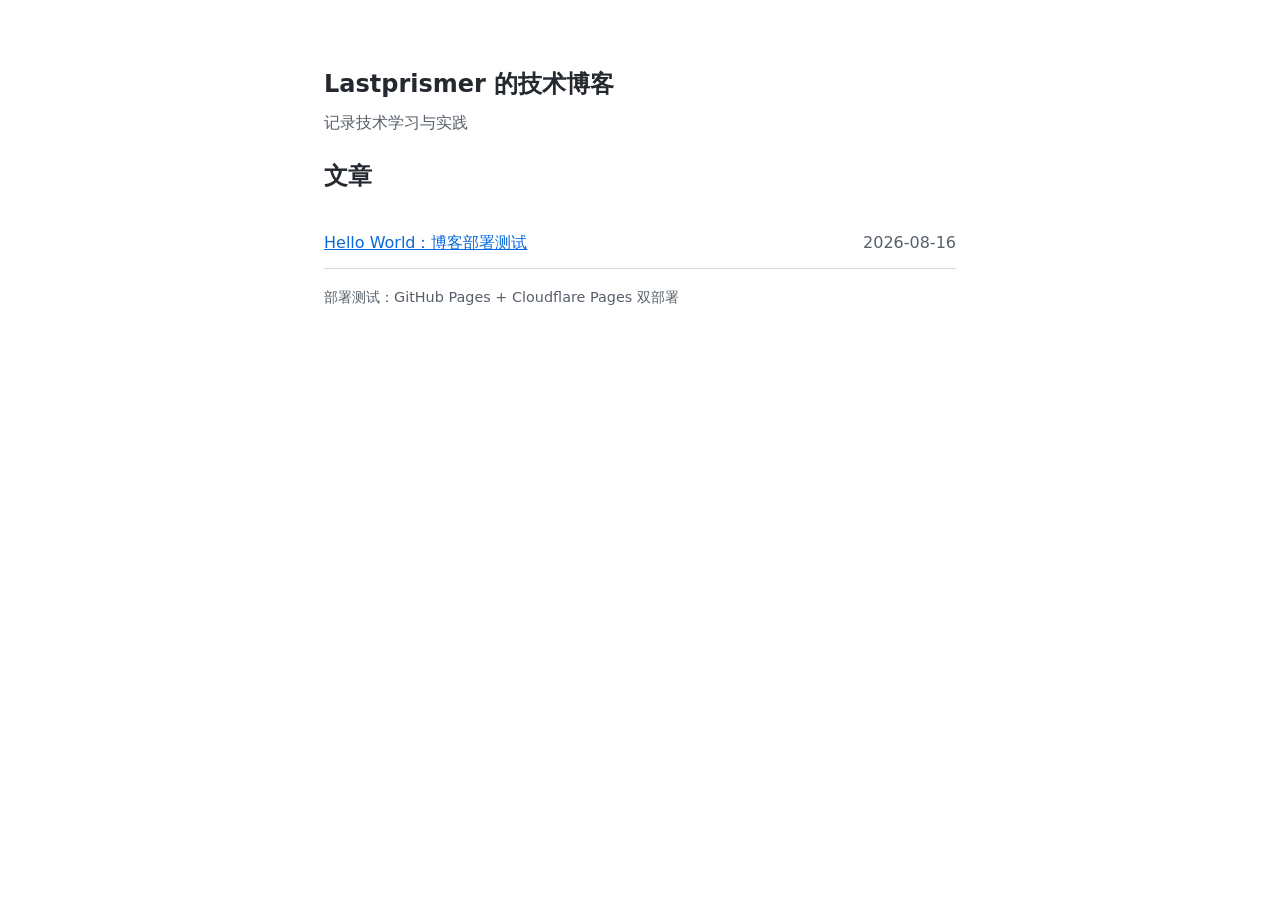
==== index.html @ 5c47ef8c "Initial test site" ====
<!DOCTYPE html>
<html lang="zh-CN">
<head>
<meta charset="UTF-8">
<meta name="viewport" content="width=device-width, initial-scale=1.0">
<title>Lastprismer 的技术博客</title>
<link rel="stylesheet" href="assets/style.css">
</head>
<body>
<header>
  <h1><a href="/">Lastprismer 的技术博客</a></h1>
  <p>记录技术学习与实践</p>
</header>
<main>
  <h2>文章</h2>
  <ul class="post-list">
    <li>
      <a href="posts/hello-world.html">Hello World：博客部署测试</a>
      <time>2026-08-16</time>
    </li>
  </ul>
</main>
<footer>
  <p>部署测试：GitHub Pages + Cloudflare Pages 双部署</p>
</footer>
</body>
</html>
---- assets/style.css ----
:root {
  --text: #24292f;
  --muted: #57606a;
  --link: #0969da;
  --border: #d0d7de;
  --bg: #ffffff;
}
@media (prefers-color-scheme: dark) {
  :root {
    --text: #e6edf3;
    --muted: #8b949e;
    --link: #58a6ff;
    --border: #30363d;
    --bg: #0d1117;
  }
}
* { box-sizing: border-box; }
body {
  margin: 0;
  font-family: system-ui, -apple-system, "Segoe UI", "PingFang SC", "Microsoft YaHei", sans-serif;
  background: var(--bg);
  color: var(--text);
  line-height: 1.7;
}
header, main, footer {
  max-width: 42rem;
  margin: 0 auto;
  padding-left: 1.25rem;
  padding-right: 1.25rem;
}
header { padding-top: 3rem; }
header h1 { margin-bottom: 0.25rem; font-size: 1.5rem; }
header h1 a { color: inherit; text-decoration: none; }
header p { margin-top: 0; color: var(--muted); }
.post-list { list-style: none; padding: 0; }
.post-list li {
  display: flex;
  justify-content: space-between;
  gap: 1rem;
  padding: 0.75rem 0;
  border-bottom: 1px solid var(--border);
}
.post-list time { color: var(--muted); white-space: nowrap; }
a { color: var(--link); }
code {
  font-family: ui-monospace, Consolas, monospace;
  background: rgba(110, 118, 129, 0.15);
  padding: 0.15em 0.35em;
  border-radius: 4px;
  font-size: 0.9em;
}
pre {
  padding: 1rem;
  border-radius: 8px;
  overflow-x: auto;
  background: rgba(110, 118, 129, 0.1);
}
pre code { background: none; padding: 0; }
article h2 { margin-bottom: 0.25rem; }
article time { color: var(--muted); display: block; margin-bottom: 1.5rem; }
footer { padding-bottom: 3rem; color: var(--muted); font-size: 0.9rem; }
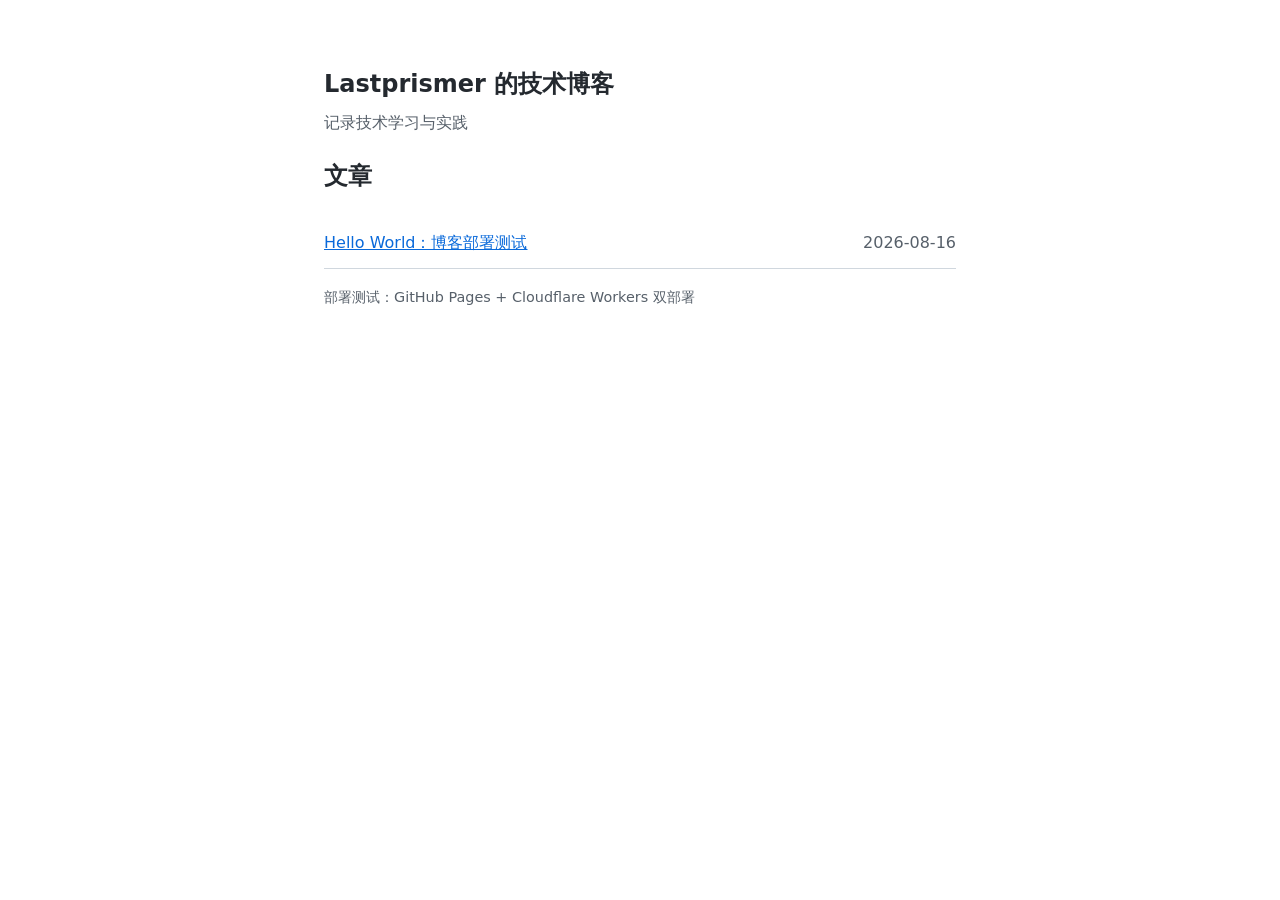
==== commit 00aca747: "Update Cloudflare URL in test post" ====
--- a/index.html
+++ b/index.html
@@ -21,7 +21,7 @@
   </ul>
 </main>
 <footer>
-  <p>部署测试：GitHub Pages + Cloudflare Pages 双部署</p>
+  <p>部署测试：GitHub Pages + Cloudflare Workers 双部署</p>
 </footer>
 </body>
 </html>
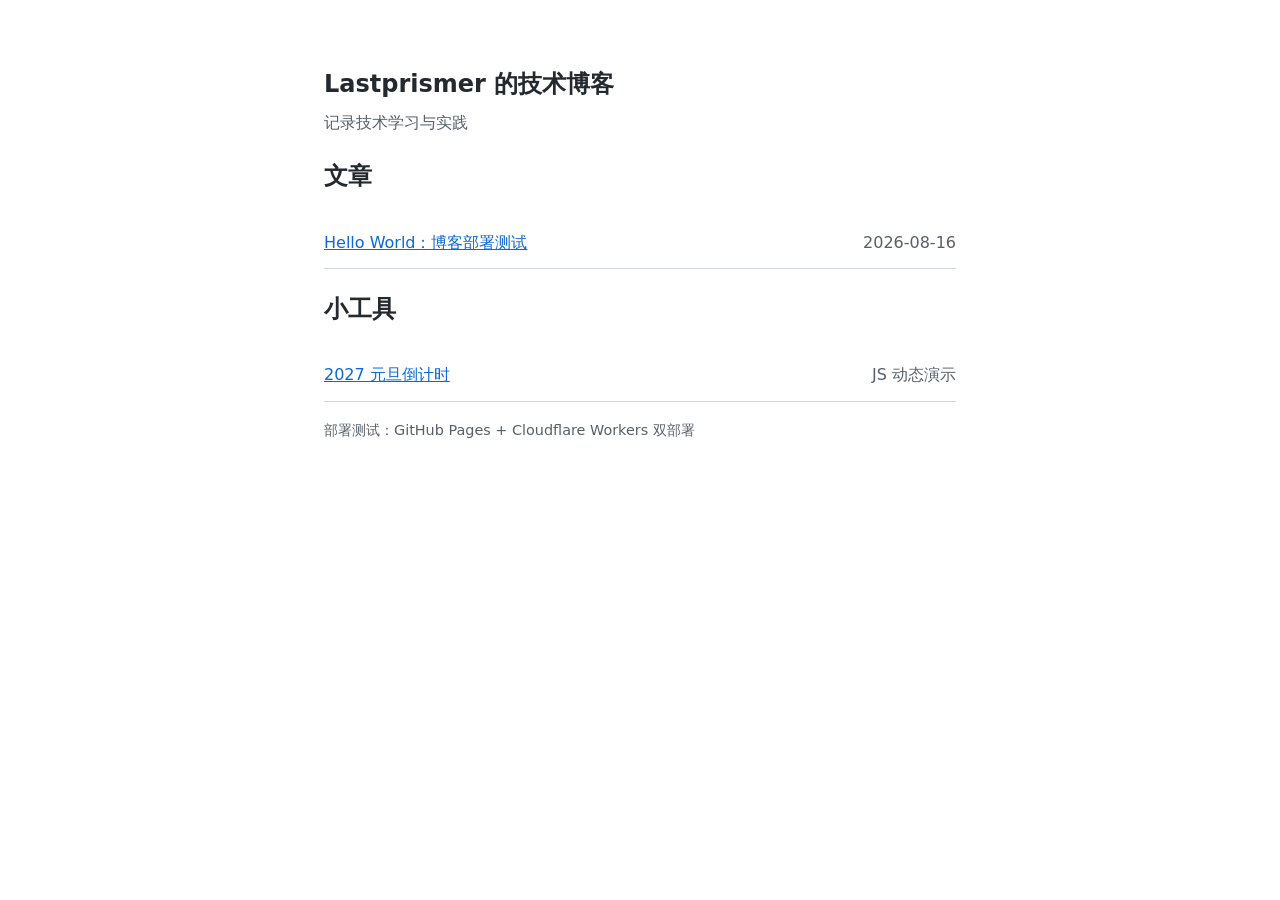
==== commit bc2838e1: "Add countdown demo page" ====
--- a/index.html
+++ b/index.html
@@ -19,6 +19,13 @@
       <time>2026-08-16</time>
     </li>
   </ul>
+  <h2>小工具</h2>
+  <ul class="post-list">
+    <li>
+      <a href="countdown.html">2027 元旦倒计时</a>
+      <time>JS 动态演示</time>
+    </li>
+  </ul>
 </main>
 <footer>
   <p>部署测试：GitHub Pages + Cloudflare Workers 双部署</p>
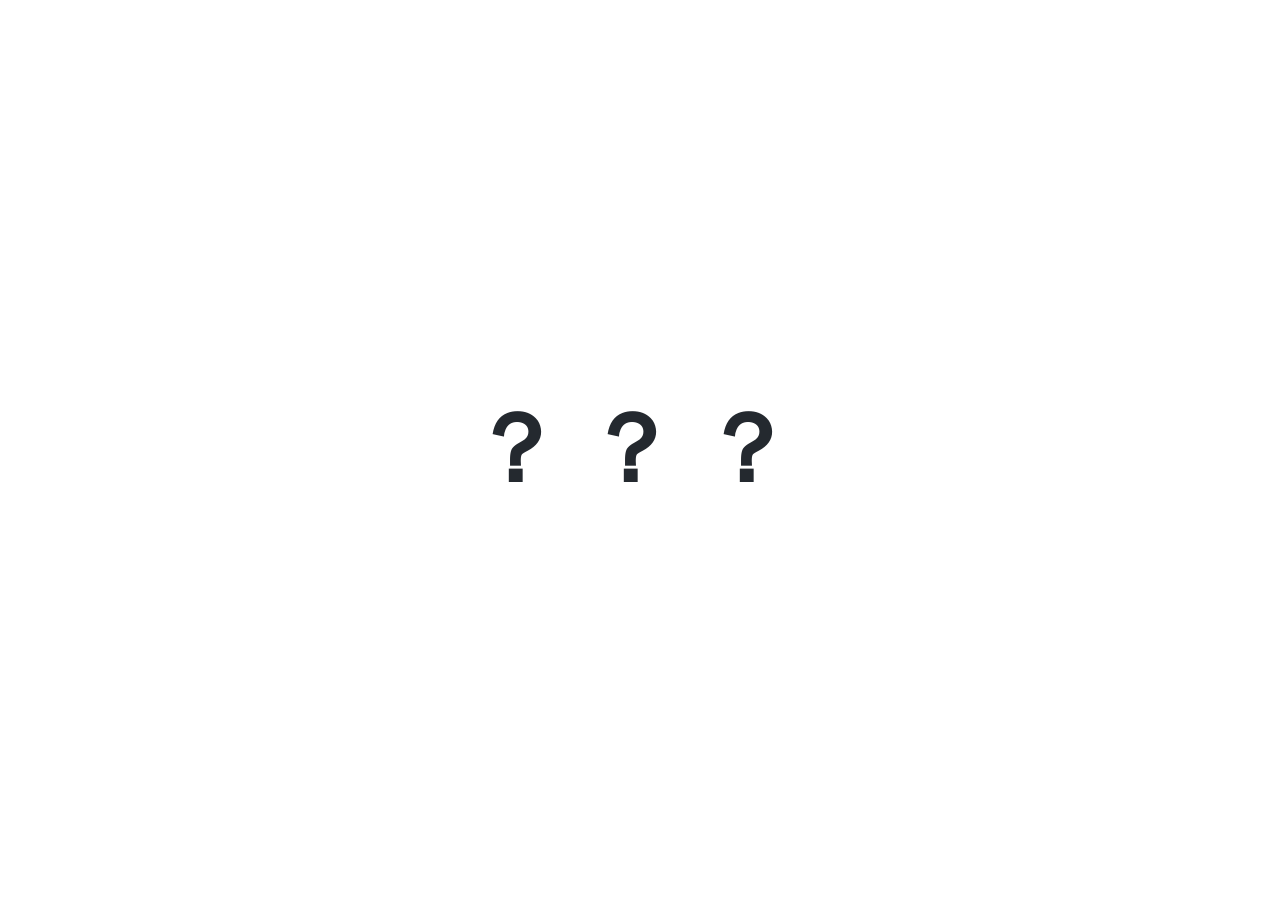
==== commit 3747bbad: "Replace homepage with countdown teaser; polish countdown page" ====
--- a/index.html
+++ b/index.html
@@ -3,32 +3,31 @@
 <head>
 <meta charset="UTF-8">
 <meta name="viewport" content="width=device-width, initial-scale=1.0">
-<title>Lastprismer 的技术博客</title>
+<title>？？？</title>
 <link rel="stylesheet" href="assets/style.css">
+<style>
+  body {
+    display: flex;
+    min-height: 100vh;
+    align-items: center;
+    justify-content: center;
+  }
+  .riddle {
+    font-size: clamp(3rem, 12vw, 6rem);
+    font-weight: 700;
+    letter-spacing: 0.2em;
+    text-decoration: none;
+    color: var(--text);
+    transition: color 0.3s ease;
+  }
+  .riddle:hover {
+    color: var(--link);
+  }
+</style>
 </head>
 <body>
-<header>
-  <h1><a href="/">Lastprismer 的技术博客</a></h1>
-  <p>记录技术学习与实践</p>
-</header>
 <main>
-  <h2>文章</h2>
-  <ul class="post-list">
-    <li>
-      <a href="posts/hello-world.html">Hello World：博客部署测试</a>
-      <time>2026-08-16</time>
-    </li>
-  </ul>
-  <h2>小工具</h2>
-  <ul class="post-list">
-    <li>
-      <a href="countdown.html">2027 元旦倒计时</a>
-      <time>JS 动态演示</time>
-    </li>
-  </ul>
+  <a class="riddle" href="countdown.html">？？？</a>
 </main>
-<footer>
-  <p>部署测试：GitHub Pages + Cloudflare Workers 双部署</p>
-</footer>
 </body>
 </html>
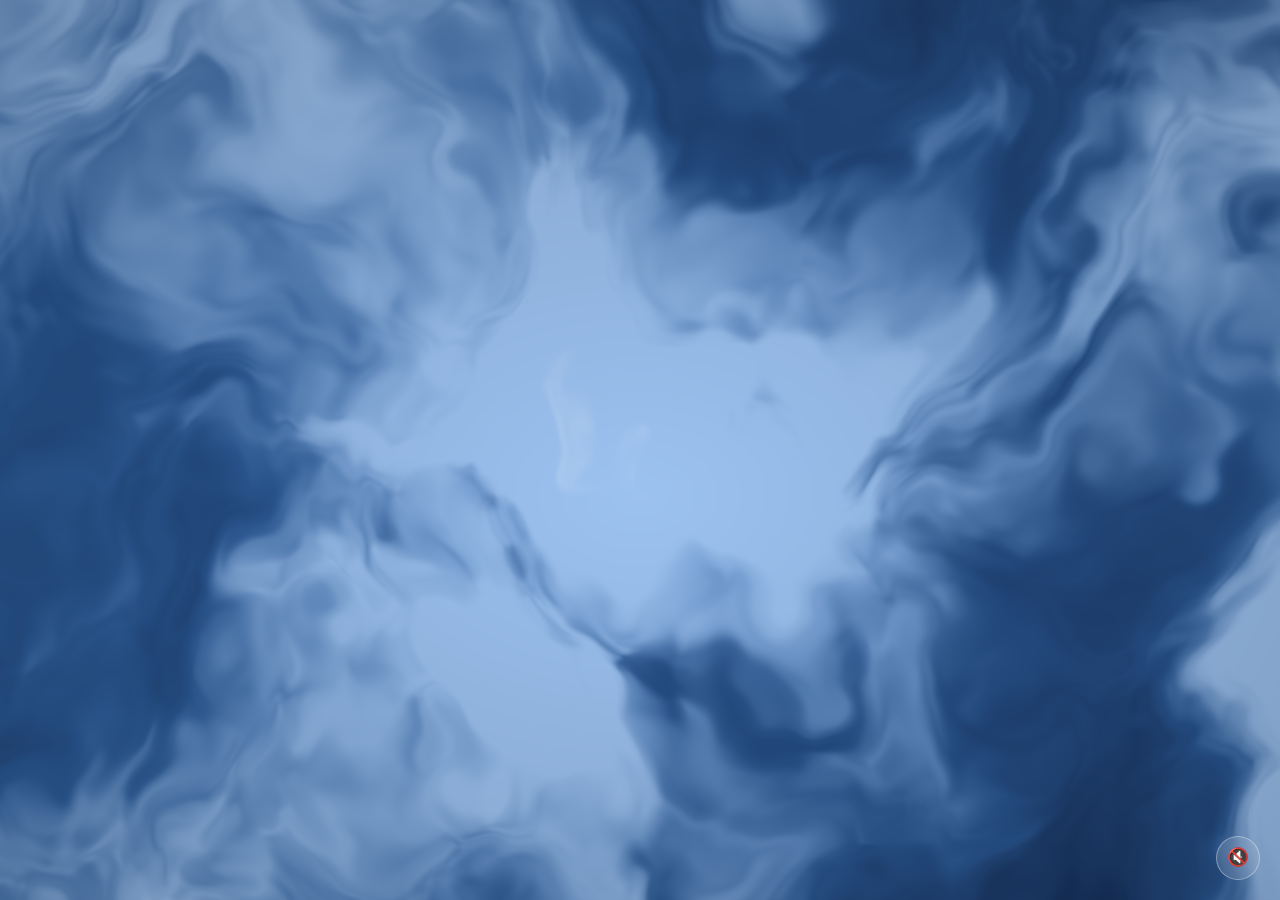
==== commit 8e37e5a1: "Turn homepage into ambient music page; drop countdown" ====
--- a/index.html
+++ b/index.html
@@ -3,31 +3,198 @@
 <head>
 <meta charset="UTF-8">
 <meta name="viewport" content="width=device-width, initial-scale=1.0">
-<title>？？？</title>
-<link rel="stylesheet" href="assets/style.css">
+<title>Starfall Sea</title>
 <style>
+  :root { color-scheme: dark; }
+  * { box-sizing: border-box; }
+  html, body { height: 100%; }
   body {
+    margin: 0;
     display: flex;
-    min-height: 100vh;
     align-items: center;
     justify-content: center;
-  }
-  .riddle {
-    font-size: clamp(3rem, 12vw, 6rem);
-    font-weight: 700;
-    letter-spacing: 0.2em;
-    text-decoration: none;
-    color: var(--text);
-    transition: color 0.3s ease;
-  }
-  .riddle:hover {
-    color: var(--link);
+    font-family: system-ui, -apple-system, "Segoe UI", "PingFang SC", "Microsoft YaHei", sans-serif;
+    color: #f2f6fc;
+    background: #2e609f;
+    overflow: hidden;
+  }
+  /* CSS 色块层：WebGL 不可用时的兜底背景 */
+  .bg { position: fixed; inset: 0; overflow: hidden; z-index: 0; }
+  .bg i { position: absolute; display: block; border-radius: 50%; filter: blur(70px); }
+  .bg .b1 {
+    width: 55vmax; height: 55vmax; left: -12vmax; top: -18vmax;
+    background: #9cc2f0; opacity: .5;
+    animation: drift1 21s ease-in-out infinite alternate;
+  }
+  .bg .b2 {
+    width: 48vmax; height: 48vmax; right: -14vmax; bottom: -16vmax;
+    background: #17325e; opacity: .78;
+    animation: drift2 27s ease-in-out infinite alternate;
+  }
+  .bg .b3 {
+    width: 36vmax; height: 36vmax; left: 30%; top: 42%;
+    background: #d7e7f9; opacity: .26;
+    animation: drift3 33s ease-in-out infinite alternate;
+  }
+  @keyframes drift1 { to { transform: translate(9vw, 12vh) scale(1.15); } }
+  @keyframes drift2 { to { transform: translate(-8vw, -10vh) scale(1.1); } }
+  @keyframes drift3 { to { transform: translate(-12vw, -14vh) scale(1.2); } }
+  /* WebGL 噪声着色器画布 */
+  #shader {
+    position: fixed;
+    inset: 0;
+    width: 100%;
+    height: 100%;
+    z-index: 1;
+    pointer-events: none;
+  }
+  /* 背景音乐按钮 */
+  #music-btn {
+    position: fixed;
+    right: 1.25rem;
+    bottom: 1.25rem;
+    z-index: 3;
+    width: 2.75rem;
+    height: 2.75rem;
+    border-radius: 50%;
+    border: 1px solid rgba(255, 255, 255, 0.35);
+    background: rgba(255, 255, 255, 0.12);
+    backdrop-filter: blur(8px);
+    color: #fff;
+    font-size: 1.1rem;
+    line-height: 1;
+    cursor: pointer;
+    transition: background 0.2s;
+  }
+  #music-btn:hover { background: rgba(255, 255, 255, 0.24); }
+  @media (prefers-reduced-motion: reduce) {
+    .bg i { animation: none; }
   }
 </style>
 </head>
 <body>
-<main>
-  <a class="riddle" href="countdown.html">？？？</a>
-</main>
+<div class="bg"><i class="b1"></i><i class="b2"></i><i class="b3"></i></div>
+<canvas id="shader"></canvas>
+<audio id="bgm" src="assets/starfall-sea.mp3" loop preload="metadata"></audio>
+<button id="music-btn" type="button" aria-label="播放背景音乐">🔇</button>
+<script>
+(function () {
+  var canvas = document.getElementById("shader");
+  if (!canvas) return;
+  var gl = canvas.getContext("webgl", { antialias: false, alpha: false });
+  if (!gl) return; // WebGL 不可用时保留 CSS 色块背景
+
+  var vsSrc = "attribute vec2 a; void main(){ gl_Position = vec4(a, 0.0, 1.0); }";
+  var fsSrc = [
+    "precision highp float;",
+    "uniform vec2 u_res;",
+    "uniform float u_time;",
+    "float hash(vec2 p){ return fract(sin(dot(p, vec2(127.1, 311.7))) * 43758.5453123); }",
+    "float noise(vec2 p){",
+    "  vec2 i = floor(p);",
+    "  vec2 f = fract(p);",
+    "  vec2 u = f * f * (3.0 - 2.0 * f);",
+    "  return mix(mix(hash(i), hash(i + vec2(1.0, 0.0)), u.x),",
+    "             mix(hash(i + vec2(0.0, 1.0)), hash(i + vec2(1.0, 1.0)), u.x), u.y);",
+    "}",
+    "float fbm(vec2 p){",
+    "  float v = 0.0;",
+    "  float a = 0.5;",
+    "  mat2 rot = mat2(0.8, 0.6, -0.6, 0.8);",
+    "  for (int i = 0; i < 5; i++) { v += a * noise(p); p = rot * p * 2.03; a *= 0.5; }",
+    "  return v;",
+    "}",
+    "void main(){",
+    "  vec2 uv = gl_FragCoord.xy / u_res.xy;",
+    "  vec2 p = uv;",
+    "  p.x *= u_res.x / u_res.y;",
+    "  float t = u_time * 0.06;",
+    "  vec2 q = vec2(fbm(p * 1.4 + t), fbm(p * 1.4 + vec2(5.2, 1.3) - t * 0.7));",
+    "  vec2 r = vec2(fbm(p * 1.4 + 2.2 * q + vec2(1.7, 9.2) + t * 0.4), fbm(p * 1.4 + 2.2 * q + vec2(8.3, 2.8) - t * 0.3));",
+    "  float f = fbm(p * 1.4 + 2.5 * r);",
+    "  vec3 c1 = vec3(0.090, 0.196, 0.369);",
+    "  vec3 c2 = vec3(0.180, 0.376, 0.624);",
+    "  vec3 c3 = vec3(0.612, 0.760, 0.941);",
+    "  vec3 c4 = vec3(0.955, 0.975, 1.0);",
+    "  vec3 col = mix(c1, c2, smoothstep(0.18, 0.55, f));",
+    "  col = mix(col, c3, smoothstep(0.55, 0.78, f + 0.3 * q.x));",
+    "  col = mix(col, c4, 0.65 * smoothstep(0.80, 0.98, f * f + 0.35 * r.y));",
+    "  col *= 1.0 - 0.28 * length(uv - vec2(0.5, 0.45));",
+    "  gl_FragColor = vec4(col, 1.0);",
+    "}"
+  ].join("\n");
+
+  function makeShader(type, src) {
+    var s = gl.createShader(type);
+    gl.shaderSource(s, src);
+    gl.compileShader(s);
+    if (!gl.getShaderParameter(s, gl.COMPILE_STATUS)) return null;
+    return s;
+  }
+  var vs = makeShader(gl.VERTEX_SHADER, vsSrc);
+  var fs = makeShader(gl.FRAGMENT_SHADER, fsSrc);
+  if (!vs || !fs) return;
+
+  var prog = gl.createProgram();
+  gl.attachShader(prog, vs);
+  gl.attachShader(prog, fs);
+  gl.linkProgram(prog);
+  if (!gl.getProgramParameter(prog, gl.LINK_STATUS)) return;
+  gl.useProgram(prog);
+
+  var buf = gl.createBuffer();
+  gl.bindBuffer(gl.ARRAY_BUFFER, buf);
+  gl.bufferData(gl.ARRAY_BUFFER, new Float32Array([-1, -1, 3, -1, -1, 3]), gl.STATIC_DRAW);
+  var loc = gl.getAttribLocation(prog, "a");
+  gl.enableVertexAttribArray(loc);
+  gl.vertexAttribPointer(loc, 2, gl.FLOAT, false, 0, 0);
+
+  var uRes = gl.getUniformLocation(prog, "u_res");
+  var uTime = gl.getUniformLocation(prog, "u_time");
+
+  function resize() {
+    var dpr = Math.min(window.devicePixelRatio || 1, 1.5);
+    canvas.width = Math.floor(window.innerWidth * dpr);
+    canvas.height = Math.floor(window.innerHeight * dpr);
+    gl.viewport(0, 0, canvas.width, canvas.height);
+  }
+  window.addEventListener("resize", resize);
+  resize();
+
+  var reduce = window.matchMedia && window.matchMedia("(prefers-reduced-motion: reduce)").matches;
+  var t0 = (window.performance && performance.now) ? performance.now() : 0;
+
+  function frame(now) {
+    gl.uniform2f(uRes, canvas.width, canvas.height);
+    gl.uniform1f(uTime, reduce ? 25.0 : (now - t0) / 1000);
+    gl.drawArrays(gl.TRIANGLES, 0, 3);
+    if (!reduce) requestAnimationFrame(frame);
+  }
+  requestAnimationFrame(frame);
+})();
+</script>
+<script>
+(function () {
+  var audio = document.getElementById("bgm");
+  var btn = document.getElementById("music-btn");
+  if (!audio || !btn) return;
+
+  function sync() {
+    btn.textContent = audio.paused ? "🔇" : "🔊";
+    btn.setAttribute("aria-label", audio.paused ? "播放背景音乐" : "暂停背景音乐");
+  }
+
+  btn.addEventListener("click", function () {
+    if (audio.paused) {
+      audio.play().catch(function () {}); // 播放失败（如音频还没就绪）时图标由事件回调纠正
+    } else {
+      audio.pause();
+    }
+  });
+  audio.addEventListener("play", sync);
+  audio.addEventListener("pause", sync);
+  sync();
+})();
+</script>
 </body>
 </html>
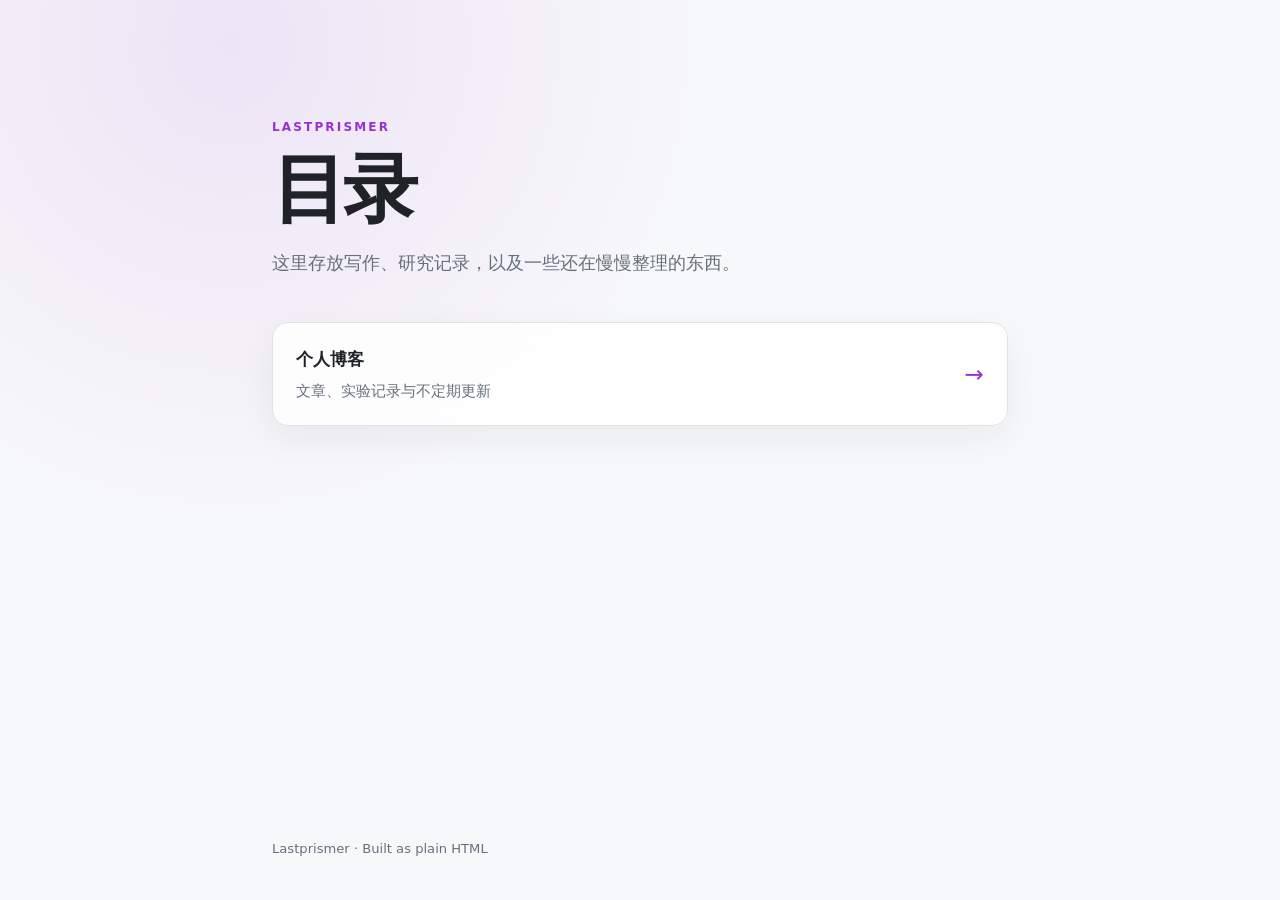
==== commit 21009cd0: "Publish personal site and DeepSeek Harness analysis" ====
--- a/index.html
+++ b/index.html
@@ -1,200 +1,33 @@
 <!DOCTYPE html>
 <html lang="zh-CN">
 <head>
-<meta charset="UTF-8">
-<meta name="viewport" content="width=device-width, initial-scale=1.0">
-<title>Starfall Sea</title>
-<style>
-  :root { color-scheme: dark; }
-  * { box-sizing: border-box; }
-  html, body { height: 100%; }
-  body {
-    margin: 0;
-    display: flex;
-    align-items: center;
-    justify-content: center;
-    font-family: system-ui, -apple-system, "Segoe UI", "PingFang SC", "Microsoft YaHei", sans-serif;
-    color: #f2f6fc;
-    background: #2e609f;
-    overflow: hidden;
-  }
-  /* CSS 色块层：WebGL 不可用时的兜底背景 */
-  .bg { position: fixed; inset: 0; overflow: hidden; z-index: 0; }
-  .bg i { position: absolute; display: block; border-radius: 50%; filter: blur(70px); }
-  .bg .b1 {
-    width: 55vmax; height: 55vmax; left: -12vmax; top: -18vmax;
-    background: #9cc2f0; opacity: .5;
-    animation: drift1 21s ease-in-out infinite alternate;
-  }
-  .bg .b2 {
-    width: 48vmax; height: 48vmax; right: -14vmax; bottom: -16vmax;
-    background: #17325e; opacity: .78;
-    animation: drift2 27s ease-in-out infinite alternate;
-  }
-  .bg .b3 {
-    width: 36vmax; height: 36vmax; left: 30%; top: 42%;
-    background: #d7e7f9; opacity: .26;
-    animation: drift3 33s ease-in-out infinite alternate;
-  }
-  @keyframes drift1 { to { transform: translate(9vw, 12vh) scale(1.15); } }
-  @keyframes drift2 { to { transform: translate(-8vw, -10vh) scale(1.1); } }
-  @keyframes drift3 { to { transform: translate(-12vw, -14vh) scale(1.2); } }
-  /* WebGL 噪声着色器画布 */
-  #shader {
-    position: fixed;
-    inset: 0;
-    width: 100%;
-    height: 100%;
-    z-index: 1;
-    pointer-events: none;
-  }
-  /* 背景音乐按钮 */
-  #music-btn {
-    position: fixed;
-    right: 1.25rem;
-    bottom: 1.25rem;
-    z-index: 3;
-    width: 2.75rem;
-    height: 2.75rem;
-    border-radius: 50%;
-    border: 1px solid rgba(255, 255, 255, 0.35);
-    background: rgba(255, 255, 255, 0.12);
-    backdrop-filter: blur(8px);
-    color: #fff;
-    font-size: 1.1rem;
-    line-height: 1;
-    cursor: pointer;
-    transition: background 0.2s;
-  }
-  #music-btn:hover { background: rgba(255, 255, 255, 0.24); }
-  @media (prefers-reduced-motion: reduce) {
-    .bg i { animation: none; }
-  }
-</style>
+  <meta charset="UTF-8">
+  <meta name="viewport" content="width=device-width, initial-scale=1.0">
+  <meta name="description" content="Lastprismer 的个人站点目录。">
+  <title>Lastprismer</title>
+  <link rel="stylesheet" href="./assets/style.css">
 </head>
 <body>
-<div class="bg"><i class="b1"></i><i class="b2"></i><i class="b3"></i></div>
-<canvas id="shader"></canvas>
-<audio id="bgm" src="assets/starfall-sea.mp3" loop preload="metadata"></audio>
-<button id="music-btn" type="button" aria-label="播放背景音乐">🔇</button>
-<script>
-(function () {
-  var canvas = document.getElementById("shader");
-  if (!canvas) return;
-  var gl = canvas.getContext("webgl", { antialias: false, alpha: false });
-  if (!gl) return; // WebGL 不可用时保留 CSS 色块背景
+  <main class="site-shell">
+    <header class="site-intro">
+      <p class="eyebrow">LASTPRISMER</p>
+      <h1>目录</h1>
+      <p class="lede">这里存放写作、研究记录，以及一些还在慢慢整理的东西。</p>
+    </header>
 
-  var vsSrc = "attribute vec2 a; void main(){ gl_Position = vec4(a, 0.0, 1.0); }";
-  var fsSrc = [
-    "precision highp float;",
-    "uniform vec2 u_res;",
-    "uniform float u_time;",
-    "float hash(vec2 p){ return fract(sin(dot(p, vec2(127.1, 311.7))) * 43758.5453123); }",
-    "float noise(vec2 p){",
-    "  vec2 i = floor(p);",
-    "  vec2 f = fract(p);",
-    "  vec2 u = f * f * (3.0 - 2.0 * f);",
-    "  return mix(mix(hash(i), hash(i + vec2(1.0, 0.0)), u.x),",
-    "             mix(hash(i + vec2(0.0, 1.0)), hash(i + vec2(1.0, 1.0)), u.x), u.y);",
-    "}",
-    "float fbm(vec2 p){",
-    "  float v = 0.0;",
-    "  float a = 0.5;",
-    "  mat2 rot = mat2(0.8, 0.6, -0.6, 0.8);",
-    "  for (int i = 0; i < 5; i++) { v += a * noise(p); p = rot * p * 2.03; a *= 0.5; }",
-    "  return v;",
-    "}",
-    "void main(){",
-    "  vec2 uv = gl_FragCoord.xy / u_res.xy;",
-    "  vec2 p = uv;",
-    "  p.x *= u_res.x / u_res.y;",
-    "  float t = u_time * 0.06;",
-    "  vec2 q = vec2(fbm(p * 1.4 + t), fbm(p * 1.4 + vec2(5.2, 1.3) - t * 0.7));",
-    "  vec2 r = vec2(fbm(p * 1.4 + 2.2 * q + vec2(1.7, 9.2) + t * 0.4), fbm(p * 1.4 + 2.2 * q + vec2(8.3, 2.8) - t * 0.3));",
-    "  float f = fbm(p * 1.4 + 2.5 * r);",
-    "  vec3 c1 = vec3(0.090, 0.196, 0.369);",
-    "  vec3 c2 = vec3(0.180, 0.376, 0.624);",
-    "  vec3 c3 = vec3(0.612, 0.760, 0.941);",
-    "  vec3 c4 = vec3(0.955, 0.975, 1.0);",
-    "  vec3 col = mix(c1, c2, smoothstep(0.18, 0.55, f));",
-    "  col = mix(col, c3, smoothstep(0.55, 0.78, f + 0.3 * q.x));",
-    "  col = mix(col, c4, 0.65 * smoothstep(0.80, 0.98, f * f + 0.35 * r.y));",
-    "  col *= 1.0 - 0.28 * length(uv - vec2(0.5, 0.45));",
-    "  gl_FragColor = vec4(col, 1.0);",
-    "}"
-  ].join("\n");
+    <nav class="directory" aria-label="站点目录">
+      <a class="directory-item" href="./blog/">
+        <span class="directory-copy">
+          <strong>个人博客</strong>
+          <span>文章、实验记录与不定期更新</span>
+        </span>
+        <span class="directory-arrow" aria-hidden="true">→</span>
+      </a>
+    </nav>
+  </main>
 
-  function makeShader(type, src) {
-    var s = gl.createShader(type);
-    gl.shaderSource(s, src);
-    gl.compileShader(s);
-    if (!gl.getShaderParameter(s, gl.COMPILE_STATUS)) return null;
-    return s;
-  }
-  var vs = makeShader(gl.VERTEX_SHADER, vsSrc);
-  var fs = makeShader(gl.FRAGMENT_SHADER, fsSrc);
-  if (!vs || !fs) return;
-
-  var prog = gl.createProgram();
-  gl.attachShader(prog, vs);
-  gl.attachShader(prog, fs);
-  gl.linkProgram(prog);
-  if (!gl.getProgramParameter(prog, gl.LINK_STATUS)) return;
-  gl.useProgram(prog);
-
-  var buf = gl.createBuffer();
-  gl.bindBuffer(gl.ARRAY_BUFFER, buf);
-  gl.bufferData(gl.ARRAY_BUFFER, new Float32Array([-1, -1, 3, -1, -1, 3]), gl.STATIC_DRAW);
-  var loc = gl.getAttribLocation(prog, "a");
-  gl.enableVertexAttribArray(loc);
-  gl.vertexAttribPointer(loc, 2, gl.FLOAT, false, 0, 0);
-
-  var uRes = gl.getUniformLocation(prog, "u_res");
-  var uTime = gl.getUniformLocation(prog, "u_time");
-
-  function resize() {
-    var dpr = Math.min(window.devicePixelRatio || 1, 1.5);
-    canvas.width = Math.floor(window.innerWidth * dpr);
-    canvas.height = Math.floor(window.innerHeight * dpr);
-    gl.viewport(0, 0, canvas.width, canvas.height);
-  }
-  window.addEventListener("resize", resize);
-  resize();
-
-  var reduce = window.matchMedia && window.matchMedia("(prefers-reduced-motion: reduce)").matches;
-  var t0 = (window.performance && performance.now) ? performance.now() : 0;
-
-  function frame(now) {
-    gl.uniform2f(uRes, canvas.width, canvas.height);
-    gl.uniform1f(uTime, reduce ? 25.0 : (now - t0) / 1000);
-    gl.drawArrays(gl.TRIANGLES, 0, 3);
-    if (!reduce) requestAnimationFrame(frame);
-  }
-  requestAnimationFrame(frame);
-})();
-</script>
-<script>
-(function () {
-  var audio = document.getElementById("bgm");
-  var btn = document.getElementById("music-btn");
-  if (!audio || !btn) return;
-
-  function sync() {
-    btn.textContent = audio.paused ? "🔇" : "🔊";
-    btn.setAttribute("aria-label", audio.paused ? "播放背景音乐" : "暂停背景音乐");
-  }
-
-  btn.addEventListener("click", function () {
-    if (audio.paused) {
-      audio.play().catch(function () {}); // 播放失败（如音频还没就绪）时图标由事件回调纠正
-    } else {
-      audio.pause();
-    }
-  });
-  audio.addEventListener("play", sync);
-  audio.addEventListener("pause", sync);
-  sync();
-})();
-</script>
+  <footer class="site-footer">
+    <p>Lastprismer · Built as plain HTML</p>
+  </footer>
 </body>
 </html>
--- a/assets/style.css
+++ b/assets/style.css
@@ -0,0 +1,241 @@
+:root {
+  color-scheme: light dark;
+  --bg: #f7f8fa;
+  --surface: rgba(255, 255, 255, 0.82);
+  --surface-hover: #ffffff;
+  --text: #1f2328;
+  --muted: #66707c;
+  --border: #dfe3e8;
+  --accent: #9832cf;
+  --accent-soft: rgba(152, 50, 207, 0.10);
+  --shadow: 0 12px 36px rgba(31, 35, 40, 0.06);
+}
+
+@media (prefers-color-scheme: dark) {
+  :root {
+    --bg: #111318;
+    --surface: rgba(27, 30, 37, 0.86);
+    --surface-hover: #20242c;
+    --text: #edf0f4;
+    --muted: #a2aab5;
+    --border: #343a45;
+    --accent: #c481ea;
+    --accent-soft: rgba(196, 129, 234, 0.12);
+    --shadow: 0 18px 46px rgba(0, 0, 0, 0.22);
+  }
+}
+
+* {
+  box-sizing: border-box;
+}
+
+html {
+  min-height: 100%;
+}
+
+body {
+  min-height: 100vh;
+  margin: 0;
+  display: flex;
+  flex-direction: column;
+  color: var(--text);
+  background:
+    radial-gradient(circle at 18% 5%, var(--accent-soft), transparent 30rem),
+    var(--bg);
+  font-family: system-ui, -apple-system, BlinkMacSystemFont, "Segoe UI", "Noto Sans CJK SC", "PingFang SC", "Microsoft YaHei", sans-serif;
+  line-height: 1.7;
+  text-rendering: optimizeLegibility;
+}
+
+a {
+  color: inherit;
+}
+
+.site-shell {
+  width: min(46rem, calc(100% - 2.5rem));
+  margin: clamp(4.5rem, 13vh, 9rem) auto 2rem;
+  flex: 1;
+}
+
+.site-intro {
+  margin-bottom: 2.75rem;
+}
+
+.eyebrow {
+  margin: 0 0 0.8rem;
+  color: var(--accent);
+  font-size: 0.75rem;
+  font-weight: 760;
+  letter-spacing: 0.18em;
+}
+
+h1 {
+  margin: 0;
+  font-size: clamp(2.4rem, 7vw, 4.7rem);
+  font-weight: 760;
+  letter-spacing: -0.055em;
+  line-height: 1.05;
+}
+
+.lede {
+  max-width: 36rem;
+  margin: 1.15rem 0 0;
+  color: var(--muted);
+  font-size: clamp(1rem, 2.5vw, 1.12rem);
+}
+
+.directory,
+.post-list {
+  display: grid;
+  gap: 0.85rem;
+}
+
+.directory-item,
+.post-item {
+  display: flex;
+  align-items: center;
+  justify-content: space-between;
+  gap: 1.5rem;
+  min-height: 6.5rem;
+  padding: 1.3rem 1.45rem;
+  border: 1px solid var(--border);
+  border-radius: 1rem;
+  background: var(--surface);
+  box-shadow: var(--shadow);
+  text-decoration: none;
+  backdrop-filter: blur(12px);
+  transition: transform 160ms ease, border-color 160ms ease, background 160ms ease;
+}
+
+.directory-item:hover,
+.directory-item:focus-visible,
+.post-item:not(.is-placeholder):hover,
+.post-item:not(.is-placeholder):focus-visible {
+  transform: translateY(-2px);
+  border-color: color-mix(in srgb, var(--accent) 55%, var(--border));
+  background: var(--surface-hover);
+}
+
+.directory-copy,
+.post-copy {
+  display: grid;
+  gap: 0.22rem;
+}
+
+.directory-copy strong,
+.post-title {
+  font-size: 1.08rem;
+  font-weight: 720;
+}
+
+.directory-copy span,
+.post-description,
+.post-meta {
+  color: var(--muted);
+  font-size: 0.92rem;
+}
+
+.directory-arrow {
+  color: var(--accent);
+  font-size: 1.45rem;
+  transition: transform 160ms ease;
+}
+
+.directory-item:hover .directory-arrow,
+.directory-item:focus-visible .directory-arrow {
+  transform: translateX(0.22rem);
+}
+
+.subpage-header {
+  display: flex;
+  align-items: flex-start;
+  justify-content: space-between;
+  gap: 1rem;
+  margin-bottom: 2.75rem;
+}
+
+.subpage-header h1 {
+  font-size: clamp(2rem, 6vw, 3.7rem);
+}
+
+.home-link {
+  flex: 0 0 auto;
+  margin-top: 0.6rem;
+  color: var(--muted);
+  font-size: 0.92rem;
+  text-decoration: none;
+}
+
+.home-link:hover,
+.home-link:focus-visible {
+  color: var(--accent);
+}
+
+.post-item {
+  align-items: flex-start;
+  box-shadow: none;
+}
+
+.post-item.is-placeholder {
+  cursor: default;
+}
+
+.post-status {
+  flex: 0 0 auto;
+  padding: 0.22rem 0.58rem;
+  border-radius: 999px;
+  color: var(--accent);
+  background: var(--accent-soft);
+  font-size: 0.78rem;
+  font-weight: 700;
+  white-space: nowrap;
+}
+
+.site-footer {
+  width: min(46rem, calc(100% - 2.5rem));
+  margin: 0 auto;
+  padding: 2rem 0 2.5rem;
+  color: var(--muted);
+  font-size: 0.82rem;
+}
+
+.site-footer p {
+  margin: 0;
+}
+
+@media (max-width: 34rem) {
+  .site-shell {
+    margin-top: 4rem;
+  }
+
+  .subpage-header {
+    display: block;
+  }
+
+  .home-link {
+    display: inline-block;
+    margin-top: 1rem;
+  }
+
+  .directory-item,
+  .post-item {
+    padding: 1.15rem;
+  }
+
+  .post-item {
+    display: grid;
+  }
+
+  .post-status {
+    justify-self: start;
+  }
+}
+
+@media (prefers-reduced-motion: reduce) {
+  *,
+  *::before,
+  *::after {
+    scroll-behavior: auto !important;
+    transition: none !important;
+  }
+}
